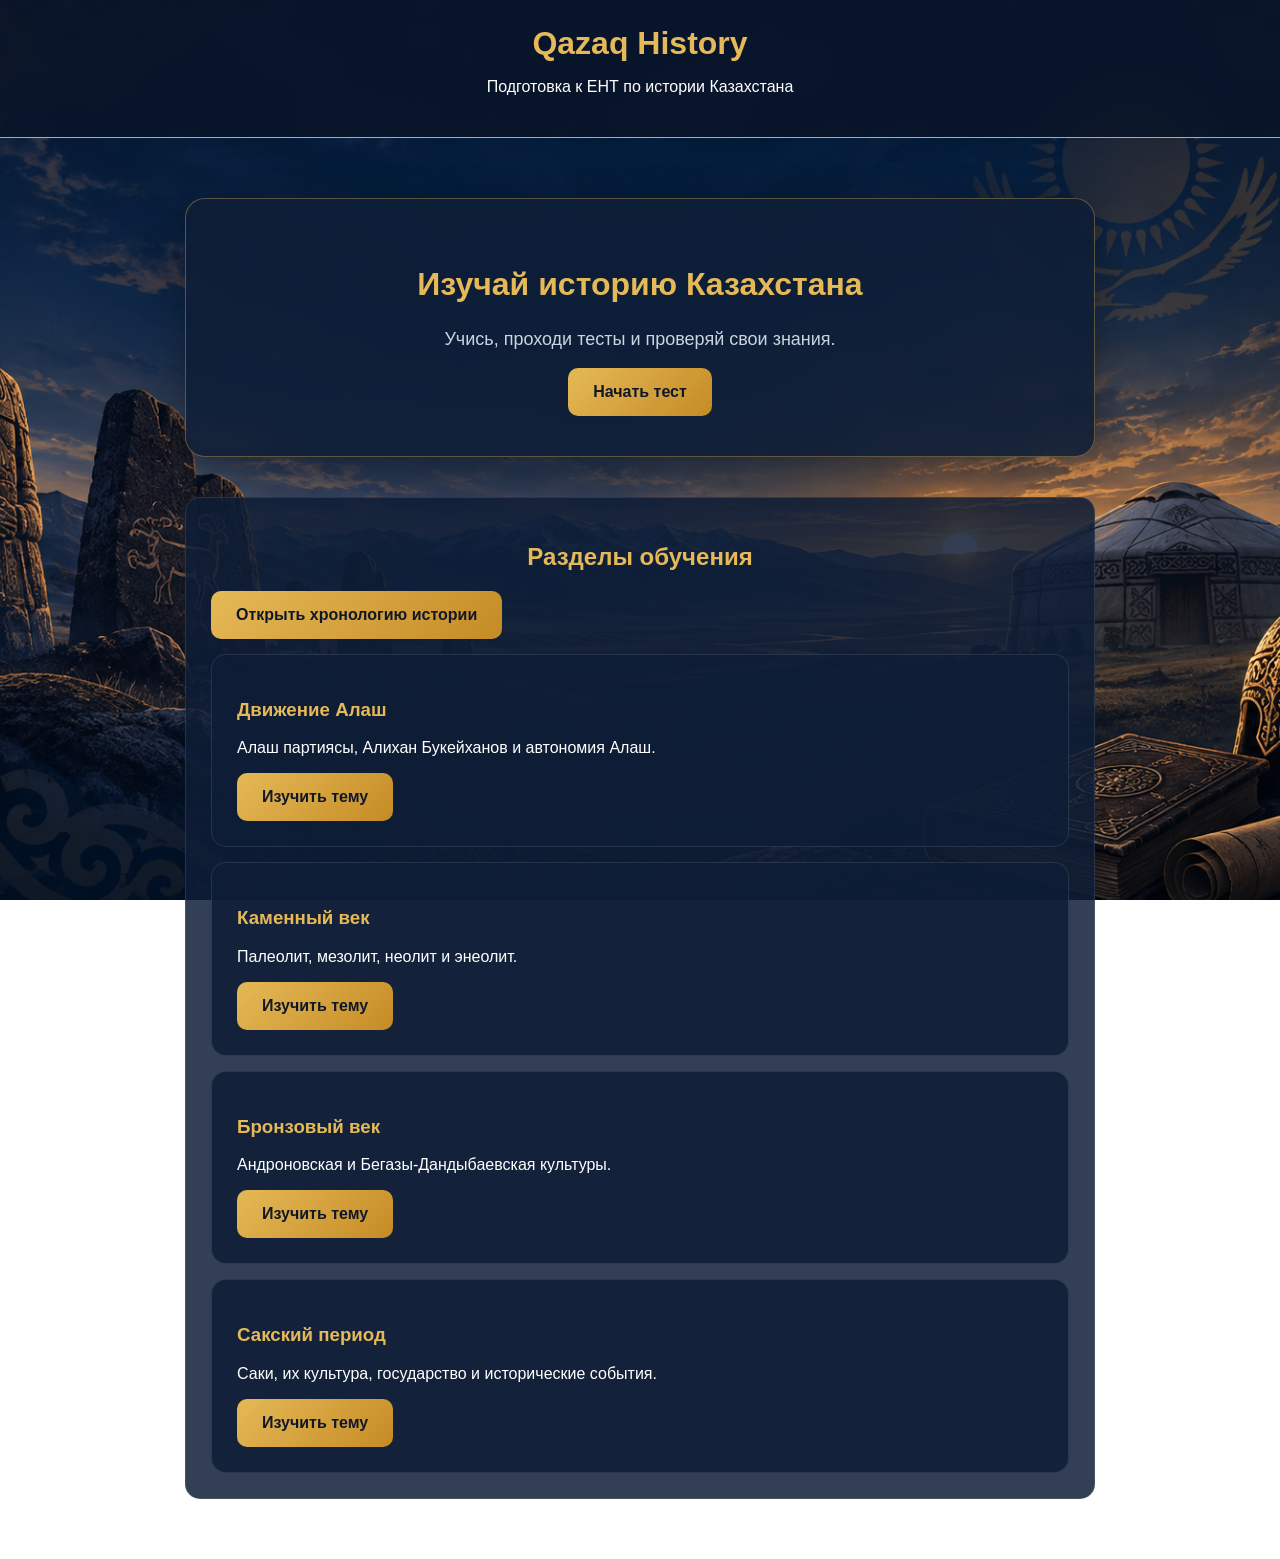
==== index.html @ 9ea0e86d "Add files via upload" ====
<!DOCTYPE html>
<html lang="ru">
<head>
    <meta charset="UTF-8">
    <meta name="viewport" content="width=device-width, initial-scale=1.0">
    <title>Qazaq History — Подготовка к ЕНТ</title>
    <link rel="stylesheet" href="style.css">
</head>
<body>

    <header>
        <h1>Qazaq History</h1>
        <p>Подготовка к ЕНТ по истории Казахстана</p>
    </header>

    <main>
        <section class="welcome">
            <h2>Изучай историю Казахстана</h2>
            <p>Учись, проходи тесты и проверяй свои знания.</p>
            <button onclick="startTest()">Начать тест</button>
        </section>

        <section class="topics">
            <div class="topic" onclick="openTopic('alash')">
    
            <h2>Разделы обучения</h2>
            <button onclick="openChronology()">
    Открыть хронологию истории
</button>
<div class="topic" onclick="openTopic('alash')">
    <h3>Движение Алаш</h3>
    <p>Алаш партиясы, Алихан Букейханов и автономия Алаш.</p>
    <button>Изучить тему</button>
</div>
            <div class="topic" onclick="openTopic('stone')">
                <h3>Каменный век</h3>
                <p>Палеолит, мезолит, неолит и энеолит.</p>
                <button>Изучить тему</button>
            </div>

            <div class="topic" onclick="openTopic('bronze')">
                <h3>Бронзовый век</h3>
                <p>Андроновская и Бегазы-Дандыбаевская культуры.</p>
                <button>Изучить тему</button>
            </div>

            <div class="topic" onclick="openTopic('saka')">
                <h3>Сакский период</h3>
                <p>Саки, их культура, государство и исторические события.</p>
                <button>Изучить тему</button>
            </div>
        </section>
    </main>

    <script src="script.js"></script>
</body>
</html>
---- style.css ----
* {
    box-sizing: border-box;
}

body {
    margin: 0;
    font-family: Arial, sans-serif;

    background-image: url("background.png");
    background-size: cover;
    background-position: center;
    background-attachment: fixed;

    min-height: 100vh;
    color: white;
}

header {
    background: rgba(10, 20, 40, 0.85);
    border-bottom: 1px solid #d4a84c;
    padding: 25px;
    text-align: center;
    backdrop-filter: blur(10px);
}

header h1 {
    color: #e5b957;
    font-size: 32px;
    margin: 0;
}

main {
    max-width: 950px;
    margin: 40px auto;
    padding: 20px;
}

.welcome {
    background: rgba(15, 30, 55, 0.85);
    padding: 40px 25px;
    border: 1px solid rgba(212, 168, 76, 0.4);
    border-radius: 20px;
    text-align: center;
    backdrop-filter: blur(10px);
    box-shadow: 0 10px 40px rgba(0, 0, 0, 0.3);
}

.welcome h2 {
    font-size: 32px;
    color: #e5b957;
}

.welcome p {
    color: #cbd5e1;
    font-size: 18px;
}

button {
    background: linear-gradient(135deg, #e5b957, #c58b25);
    color: #101827;
    border: none;
    padding: 15px 25px;
    border-radius: 10px;
    cursor: pointer;
    font-size: 16px;
    font-weight: bold;
    transition: 0.2s;
}

button:hover {
    transform: translateY(-2px);
    box-shadow: 0 5px 20px rgba(229, 185, 87, 0.3);
}

.topics {
    margin-top: 40px;
}

.topics h2 {
    color: #e5b957;
    text-align: center;
}

.topic {
    background: rgba(15, 30, 55, 0.85);
    padding: 25px;
    margin-top: 15px;
    border-radius: 15px;
    border: 1px solid rgba(255, 255, 255, 0.1);
    transition: 0.2s;
}

.topic:hover {
    border-color: #e5b957;
    transform: translateY(-3px);
}

.topic h3 {
    color: #e5b957;
}

.quiz {
    background: rgba(15, 30, 55, 0.95);
    padding: 30px;
    border-radius: 20px;
    border: 1px solid rgba(212, 168, 76, 0.4);
}

.quiz h2 {
    color: #e5b957;
}

.progress {
    color: #94a3b8;
}

.answers {
    display: grid;
    gap: 12px;
    margin-top: 25px;
}

.answer {
    background: #1e3355;
    color: white;
    border: 1px solid #415779;
    text-align: left;
}

.answer:hover {
    background: #29466d;
}

.answer:disabled {
    opacity: 0.7;
    cursor: default;
    transform: none;
}

.correct {
    color: #4ade80;
    font-weight: bold;
}

.incorrect {
    color: #f87171;
    font-weight: bold;
}

#feedback {
    margin-top: 20px;
    line-height: 1.6;
}

#nextButton {
    margin-top: 20px;
}

.result {
    text-align: center;
}

.result h1 {
    color: #e5b957;
    font-size: 55px;
}

@media (max-width: 600px) {
    header h1 {
        font-size: 24px;
    }

    main {
        margin: 15px auto;
        padding: 12px;
    }

    .welcome {
        padding: 25px 15px;
    }

    .welcome h2 {
        font-size: 25px;
    }

    .quiz {
        padding: 20px;
    }
}
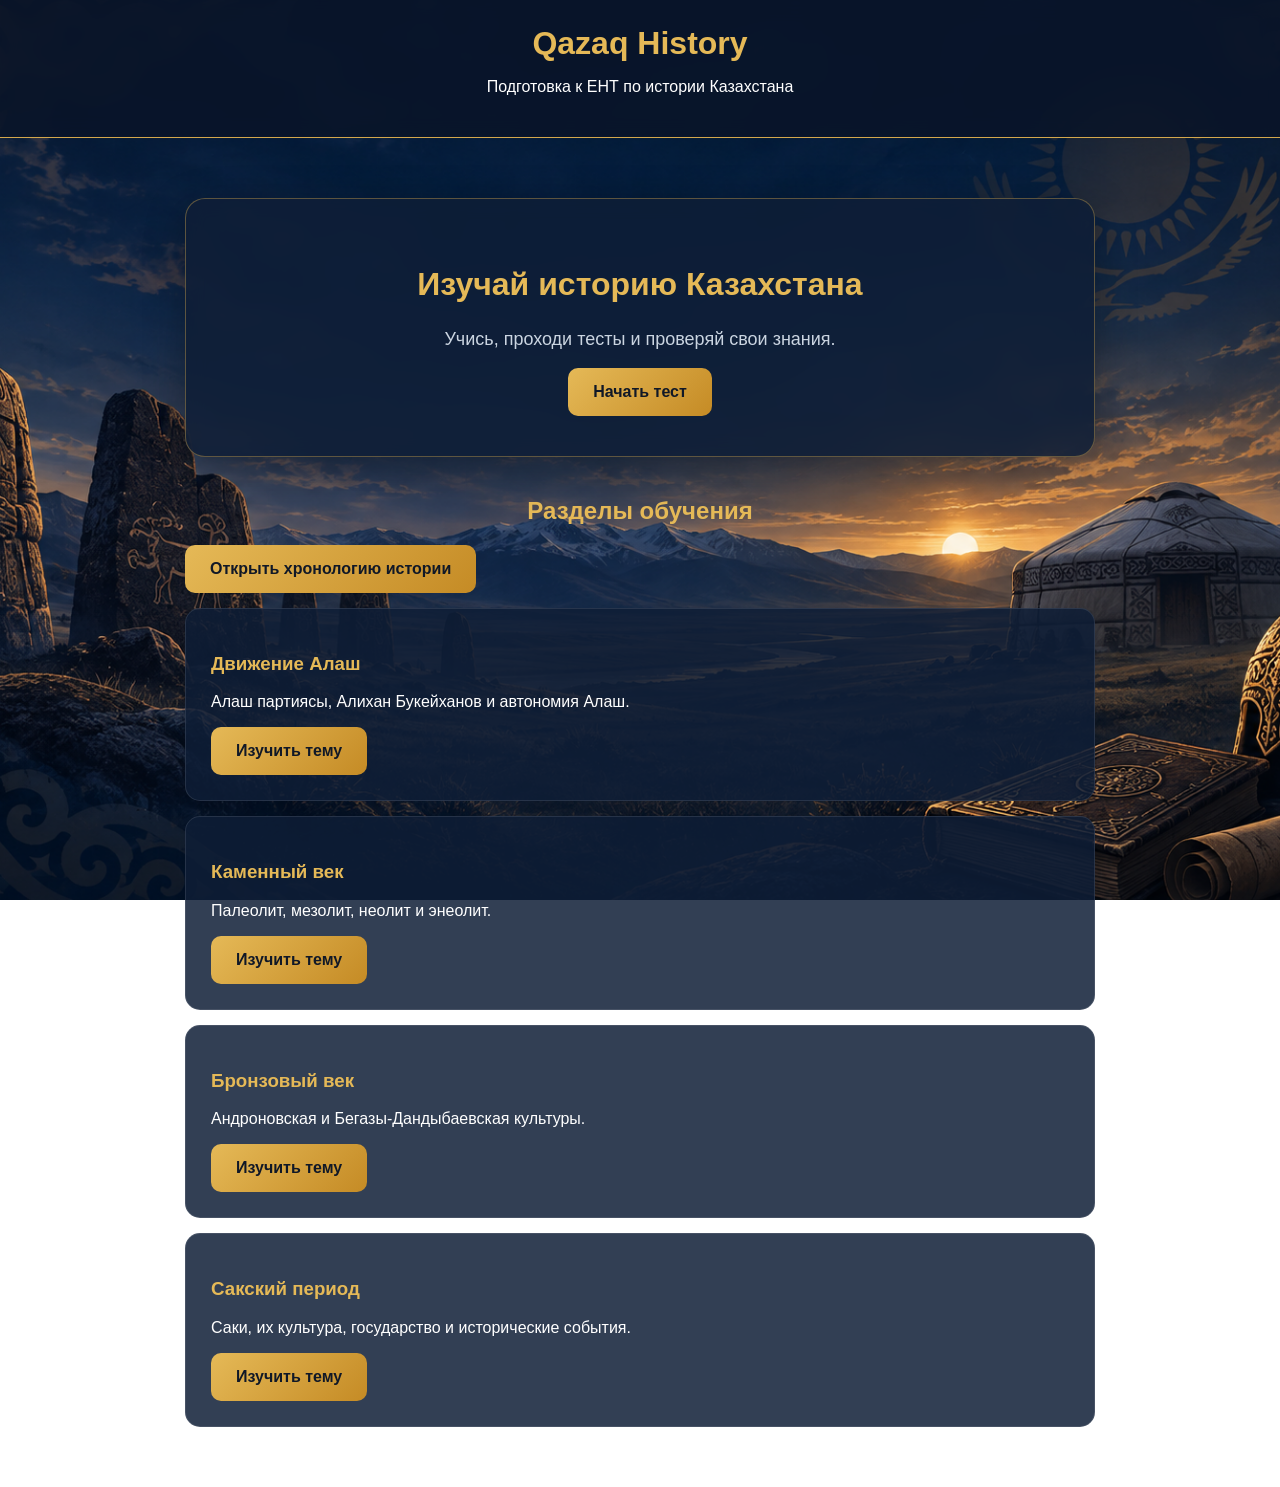
==== commit 6e13726b: "Add files via upload" ====
--- a/index.html
+++ b/index.html
@@ -5,6 +5,7 @@
 <head>
     <meta charset="UTF-8">
     <meta name="viewport" content="width=device-width, initial-scale=1.0">
+    <meta name="google-site-verification" content="J-wcHVGQpFS4bearjSTUR0OXeJBZ5PgzmB9jM5A6LLU" />
     <title>Qazaq History — Подготовка к ЕНТ</title>
     <link rel="stylesheet" href="style.css">
 </head>
@@ -23,17 +24,15 @@
         </section>
 
         <section class="topics">
+            <h2>Разделы обучения</h2>
+            <button onclick="openChronology()">Открыть хронологию истории</button>
+
             <div class="topic" onclick="openTopic('alash')">
-    
-            <h2>Разделы обучения</h2>
-            <button onclick="openChronology()">
-    Открыть хронологию истории
-</button>
-<div class="topic" onclick="openTopic('alash')">
-    <h3>Движение Алаш</h3>
-    <p>Алаш партиясы, Алихан Букейханов и автономия Алаш.</p>
-    <button>Изучить тему</button>
-</div>
+                <h3>Движение Алаш</h3>
+                <p>Алаш партиясы, Алихан Букейханов и автономия Алаш.</p>
+                <button>Изучить тему</button>
+            </div>
+
             <div class="topic" onclick="openTopic('stone')">
                 <h3>Каменный век</h3>
                 <p>Палеолит, мезолит, неолит и энеолит.</p>
@@ -56,4 +55,4 @@
 
     <script src="script.js"></script>
 </body>
-</html>
+</html>
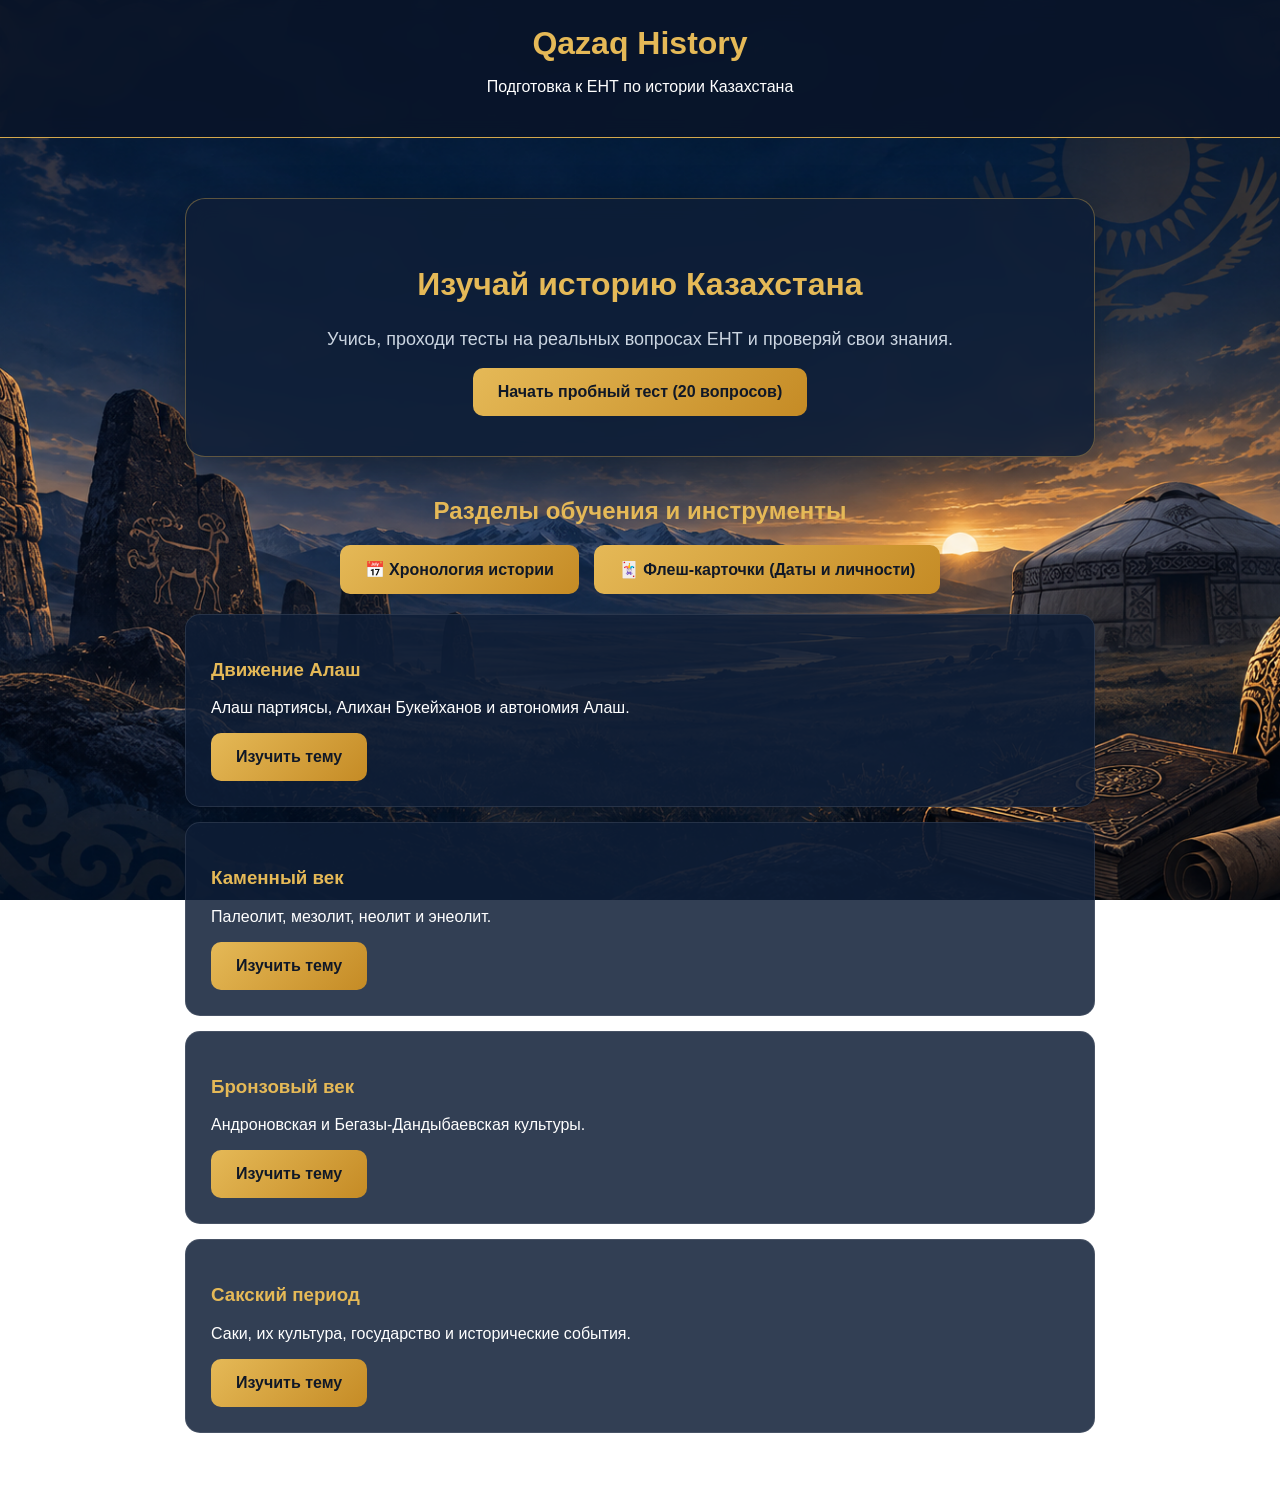
==== commit 212053b2: "Add files via upload" ====
--- a/index.html
+++ b/index.html
@@ -19,36 +19,39 @@
     <main>
         <section class="welcome">
             <h2>Изучай историю Казахстана</h2>
-            <p>Учись, проходи тесты и проверяй свои знания.</p>
-            <button onclick="startTest()">Начать тест</button>
+            <p>Учись, проходи тесты на реальных вопросах ЕНТ и проверяй свои знания.</p>
+            <button onclick="startTest()">Начать пробный тест (20 вопросов)</button>
         </section>
 
         <section class="topics">
-            <h2>Разделы обучения</h2>
-            <button onclick="openChronology()">Открыть хронологию истории</button>
+            <h2>Разделы обучения и инструменты</h2>
+            <div class="tools-grid">
+                <button onclick="openChronology()">📅 Хронология истории</button>
+                <button onclick="openFlashcards()">🃏 Флеш-карточки (Даты и личности)</button>
+            </div>
 
-            <div class="topic" onclick="openTopic('alash')">
+            <div class="topic">
                 <h3>Движение Алаш</h3>
                 <p>Алаш партиясы, Алихан Букейханов и автономия Алаш.</p>
-                <button>Изучить тему</button>
+                <button onclick="openTopic('alash')">Изучить тему</button>
             </div>
 
-            <div class="topic" onclick="openTopic('stone')">
+            <div class="topic">
                 <h3>Каменный век</h3>
                 <p>Палеолит, мезолит, неолит и энеолит.</p>
-                <button>Изучить тему</button>
+                <button onclick="openTopic('stone')">Изучить тему</button>
             </div>
 
-            <div class="topic" onclick="openTopic('bronze')">
+            <div class="topic">
                 <h3>Бронзовый век</h3>
                 <p>Андроновская и Бегазы-Дандыбаевская культуры.</p>
-                <button>Изучить тему</button>
+                <button onclick="openTopic('bronze')">Изучить тему</button>
             </div>
 
-            <div class="topic" onclick="openTopic('saka')">
+            <div class="topic">
                 <h3>Сакский период</h3>
                 <p>Саки, их культура, государство и исторические события.</p>
-                <button>Изучить тему</button>
+                <button onclick="openTopic('saka')">Изучить тему</button>
             </div>
         </section>
     </main>
--- a/style.css
+++ b/style.css
@@ -187,4 +187,72 @@
     .quiz {
         padding: 20px;
     }
+}
+.main-buttons, .tools-grid {
+    display: flex;
+    gap: 15px;
+    justify-content: center;
+    flex-wrap: wrap;
+    margin-bottom: 20px;
+}
+
+.retry-btn {
+    background: linear-gradient(135deg, #3b82f6, #2563eb);
+    color: white;
+}
+
+.progress-container {
+    width: 100%;
+    height: 8px;
+    background: rgba(255, 255, 255, 0.1);
+    border-radius: 10px;
+    margin: 15px 0;
+    overflow: hidden;
+}
+
+.progress-fill {
+    height: 100%;
+    background: #e5b957;
+    transition: width 0.3s ease;
+}
+
+/* Подсветка самих кнопок при ответе */
+.answer.btn-correct {
+    background: #166534 !important;
+    border-color: #4ade80 !important;
+    color: #ffffff !important;
+    opacity: 1 !important;
+}
+
+.answer.btn-wrong {
+    background: #7f1d1d !important;
+    border-color: #f87171 !important;
+    color: #ffffff !important;
+    opacity: 1 !important;
+}
+
+/* Флеш-карточки */
+.flashcard {
+    background: rgba(30, 51, 85, 0.9);
+    border: 2px solid #e5b957;
+    border-radius: 16px;
+    padding: 40px 25px;
+    text-align: center;
+    cursor: pointer;
+    margin: 25px 0;
+    min-height: 200px;
+    display: flex;
+    flex-direction: column;
+    justify-content: center;
+    transition: transform 0.2s;
+}
+
+.flashcard:hover {
+    transform: scale(1.02);
+}
+
+.flashcard-hint {
+    font-size: 13px;
+    color: #94a3b8;
+    margin-top: 15px;
 }
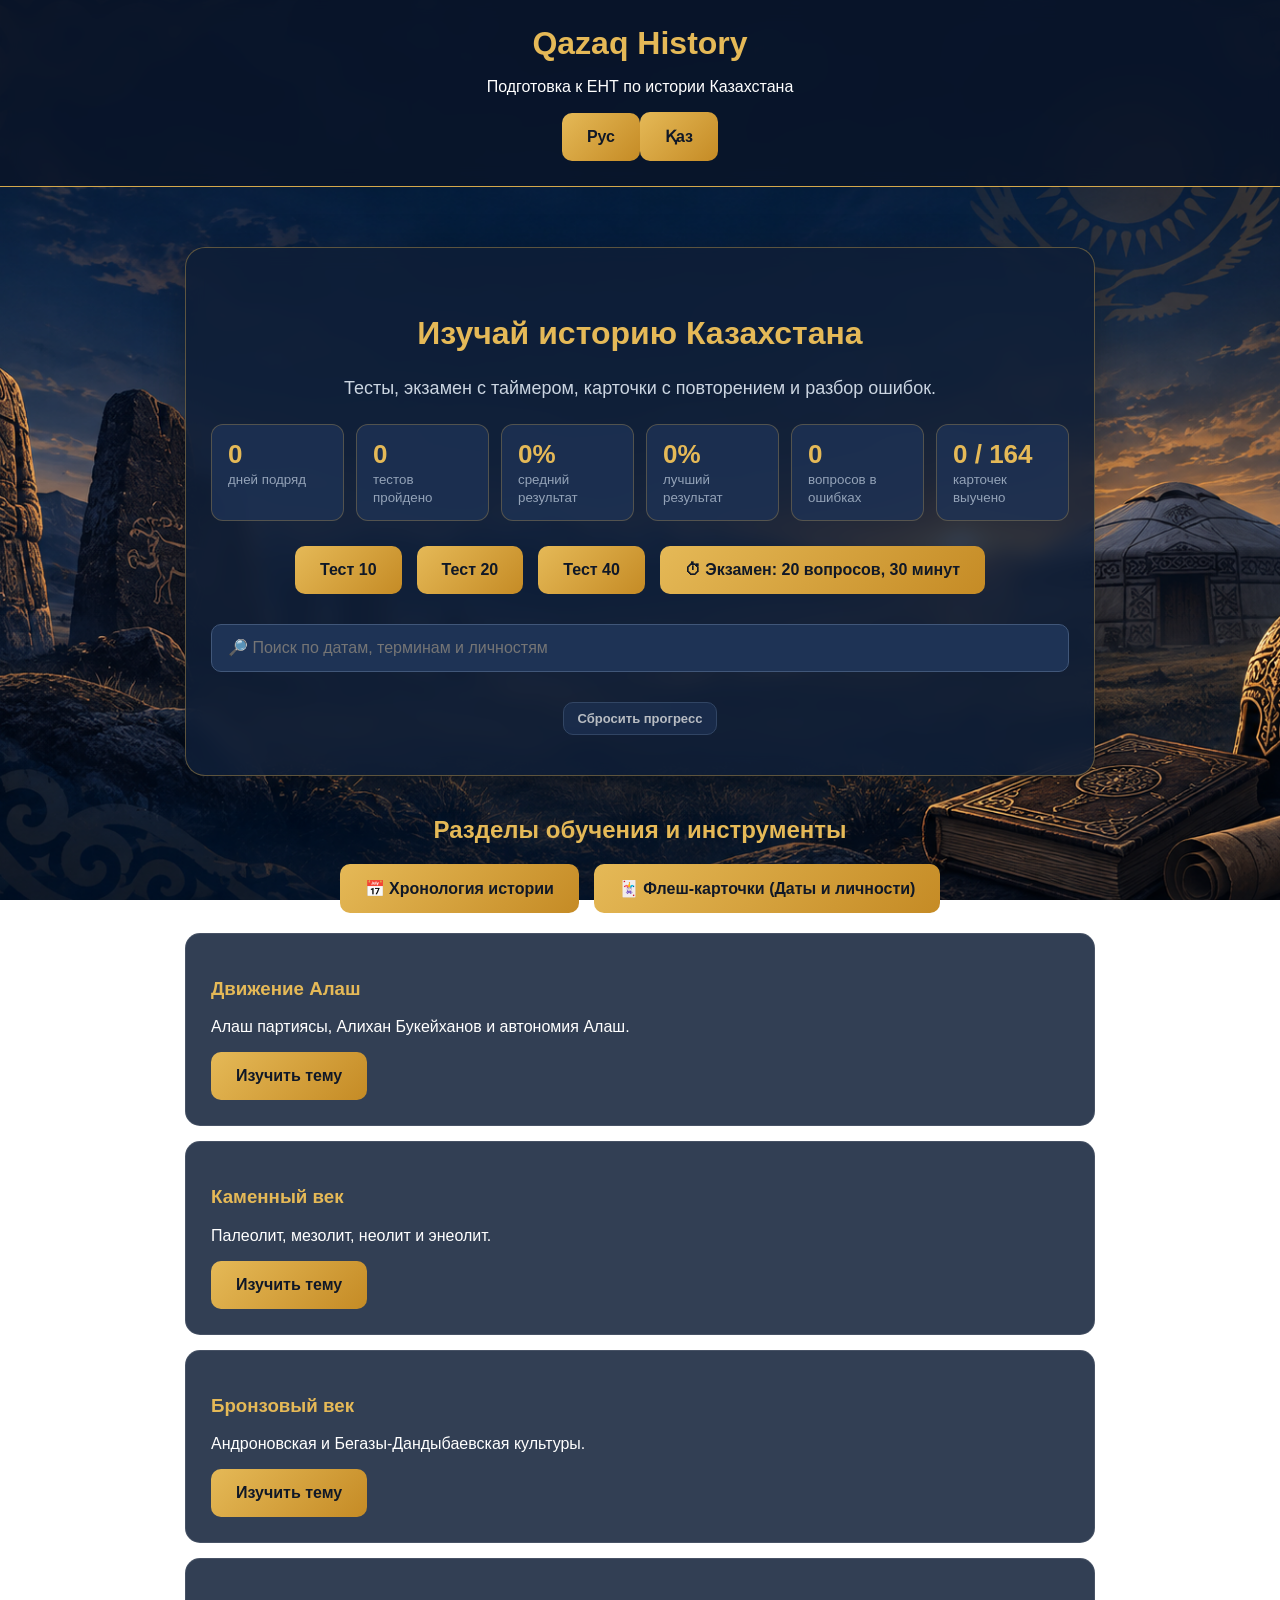
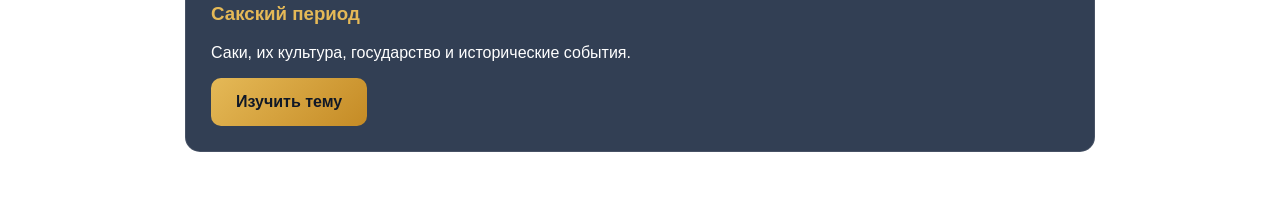
==== commit e2b03c29: "Add files via upload" ====
--- a/index.html
+++ b/index.html
@@ -1,61 +1,63 @@
-
-
-<!DOCTYPE html>
-<html lang="ru">
-<head>
-    <meta charset="UTF-8">
-    <meta name="viewport" content="width=device-width, initial-scale=1.0">
-    <meta name="google-site-verification" content="J-wcHVGQpFS4bearjSTUR0OXeJBZ5PgzmB9jM5A6LLU" />
-    <title>Qazaq History — Подготовка к ЕНТ</title>
-    <link rel="stylesheet" href="style.css">
-</head>
-<body>
-
-    <header>
-        <h1>Qazaq History</h1>
-        <p>Подготовка к ЕНТ по истории Казахстана</p>
-    </header>
-
-    <main>
-        <section class="welcome">
-            <h2>Изучай историю Казахстана</h2>
-            <p>Учись, проходи тесты на реальных вопросах ЕНТ и проверяй свои знания.</p>
-            <button onclick="startTest()">Начать пробный тест (20 вопросов)</button>
-        </section>
-
-        <section class="topics">
-            <h2>Разделы обучения и инструменты</h2>
-            <div class="tools-grid">
-                <button onclick="openChronology()">📅 Хронология истории</button>
-                <button onclick="openFlashcards()">🃏 Флеш-карточки (Даты и личности)</button>
-            </div>
-
-            <div class="topic">
-                <h3>Движение Алаш</h3>
-                <p>Алаш партиясы, Алихан Букейханов и автономия Алаш.</p>
-                <button onclick="openTopic('alash')">Изучить тему</button>
-            </div>
-
-            <div class="topic">
-                <h3>Каменный век</h3>
-                <p>Палеолит, мезолит, неолит и энеолит.</p>
-                <button onclick="openTopic('stone')">Изучить тему</button>
-            </div>
-
-            <div class="topic">
-                <h3>Бронзовый век</h3>
-                <p>Андроновская и Бегазы-Дандыбаевская культуры.</p>
-                <button onclick="openTopic('bronze')">Изучить тему</button>
-            </div>
-
-            <div class="topic">
-                <h3>Сакский период</h3>
-                <p>Саки, их культура, государство и исторические события.</p>
-                <button onclick="openTopic('saka')">Изучить тему</button>
-            </div>
-        </section>
-    </main>
-
-    <script src="script.js"></script>
-</body>
-</html>+<!DOCTYPE html>
+<html lang="ru">
+<head>
+    <meta charset="UTF-8">
+    <meta name="viewport" content="width=device-width, initial-scale=1.0">
+    <meta name="google-site-verification" content="J-wcHVGQpFS4bearjSTUR0OXeJBZ5PgzmB9jM5A6LLU" />
+    <title>Qazaq History — Подготовка к ЕНТ</title>
+    <link rel="stylesheet" href="style.css">
+    <link rel="stylesheet" href="extra.css">
+</head>
+<body>
+
+    <header>
+        <h1>Qazaq History</h1>
+        <p>Подготовка к ЕНТ по истории Казахстана</p>
+    </header>
+
+    <main>
+        <section class="welcome">
+            <h2>Изучай историю Казахстана</h2>
+            <p>Тесты, экзамен с таймером, карточки с повторением и разбор ошибок.</p>
+            <div id="dash"></div>
+        </section>
+
+        <section class="topics">
+            <h2>Разделы обучения и инструменты</h2>
+            <div class="tools-grid">
+                <button onclick="openChronology()">📅 Хронология истории</button>
+                <button onclick="openFlashcards()">🃏 Флеш-карточки (Даты и личности)</button>
+            </div>
+
+            <div class="topic">
+                <h3>Движение Алаш</h3>
+                <p>Алаш партиясы, Алихан Букейханов и автономия Алаш.</p>
+                <button onclick="openTopic('alash')">Изучить тему</button>
+            </div>
+
+            <div class="topic">
+                <h3>Каменный век</h3>
+                <p>Палеолит, мезолит, неолит и энеолит.</p>
+                <button onclick="openTopic('stone')">Изучить тему</button>
+            </div>
+
+            <div class="topic">
+                <h3>Бронзовый век</h3>
+                <p>Андроновская и Бегазы-Дандыбаевская культуры.</p>
+                <button onclick="openTopic('bronze')">Изучить тему</button>
+            </div>
+
+            <div class="topic">
+                <h3>Сакский период</h3>
+                <p>Саки, их культура, государство и исторические события.</p>
+                <button onclick="openTopic('saka')">Изучить тему</button>
+            </div>
+        </section>
+    </main>
+
+    <script src="script.js"></script>
+    <script src="boost.js"></script>
+    <script src="lang.js"></script>
+    <script src="kk1.js"></script>
+</body>
+</html>
--- a/extra.css
+++ b/extra.css
@@ -0,0 +1,19 @@
+/* Подключать ПОСЛЕ style.css */
+.stats { display: grid; grid-template-columns: repeat(auto-fit, minmax(130px, 1fr)); gap: 12px; margin: 25px 0; text-align: left; }
+.stat { background: rgba(30, 51, 85, 0.8); border: 1px solid rgba(212, 168, 76, 0.3); border-radius: 12px; padding: 14px 16px; }
+.stat b { display: block; font-size: 26px; color: #e5b957; }
+.stat small { color: #94a3b8; }
+
+.search { width: 100%; margin: 10px 0 20px; padding: 14px 16px; border-radius: 10px; border: 1px solid #415779; background: #1e3355; color: #fff; font-size: 16px; }
+.search:focus, button:focus-visible { outline: 2px solid #e5b957; outline-offset: 2px; }
+#sr .topic { text-align: left; }
+
+.ghost { background: #1e3355; color: #fff; border: 1px solid #415779; }
+.good { background: #166534; color: #fff; }
+.bad { background: #7f1d1d; color: #fff; }
+.reset { margin-top: 10px; font-size: 13px; padding: 8px 14px; opacity: 0.7; }
+
+.timer { float: right; color: #e5b957; font-weight: bold; font-size: 20px; padding-top: 12px; }
+.timer.low { color: #f87171; }
+
+.review { text-align: left; border-left: 4px solid #f87171; padding: 4px 16px; margin: 14px 0; background: rgba(0, 0, 0, 0.2); border-radius: 8px; line-height: 1.5; }
